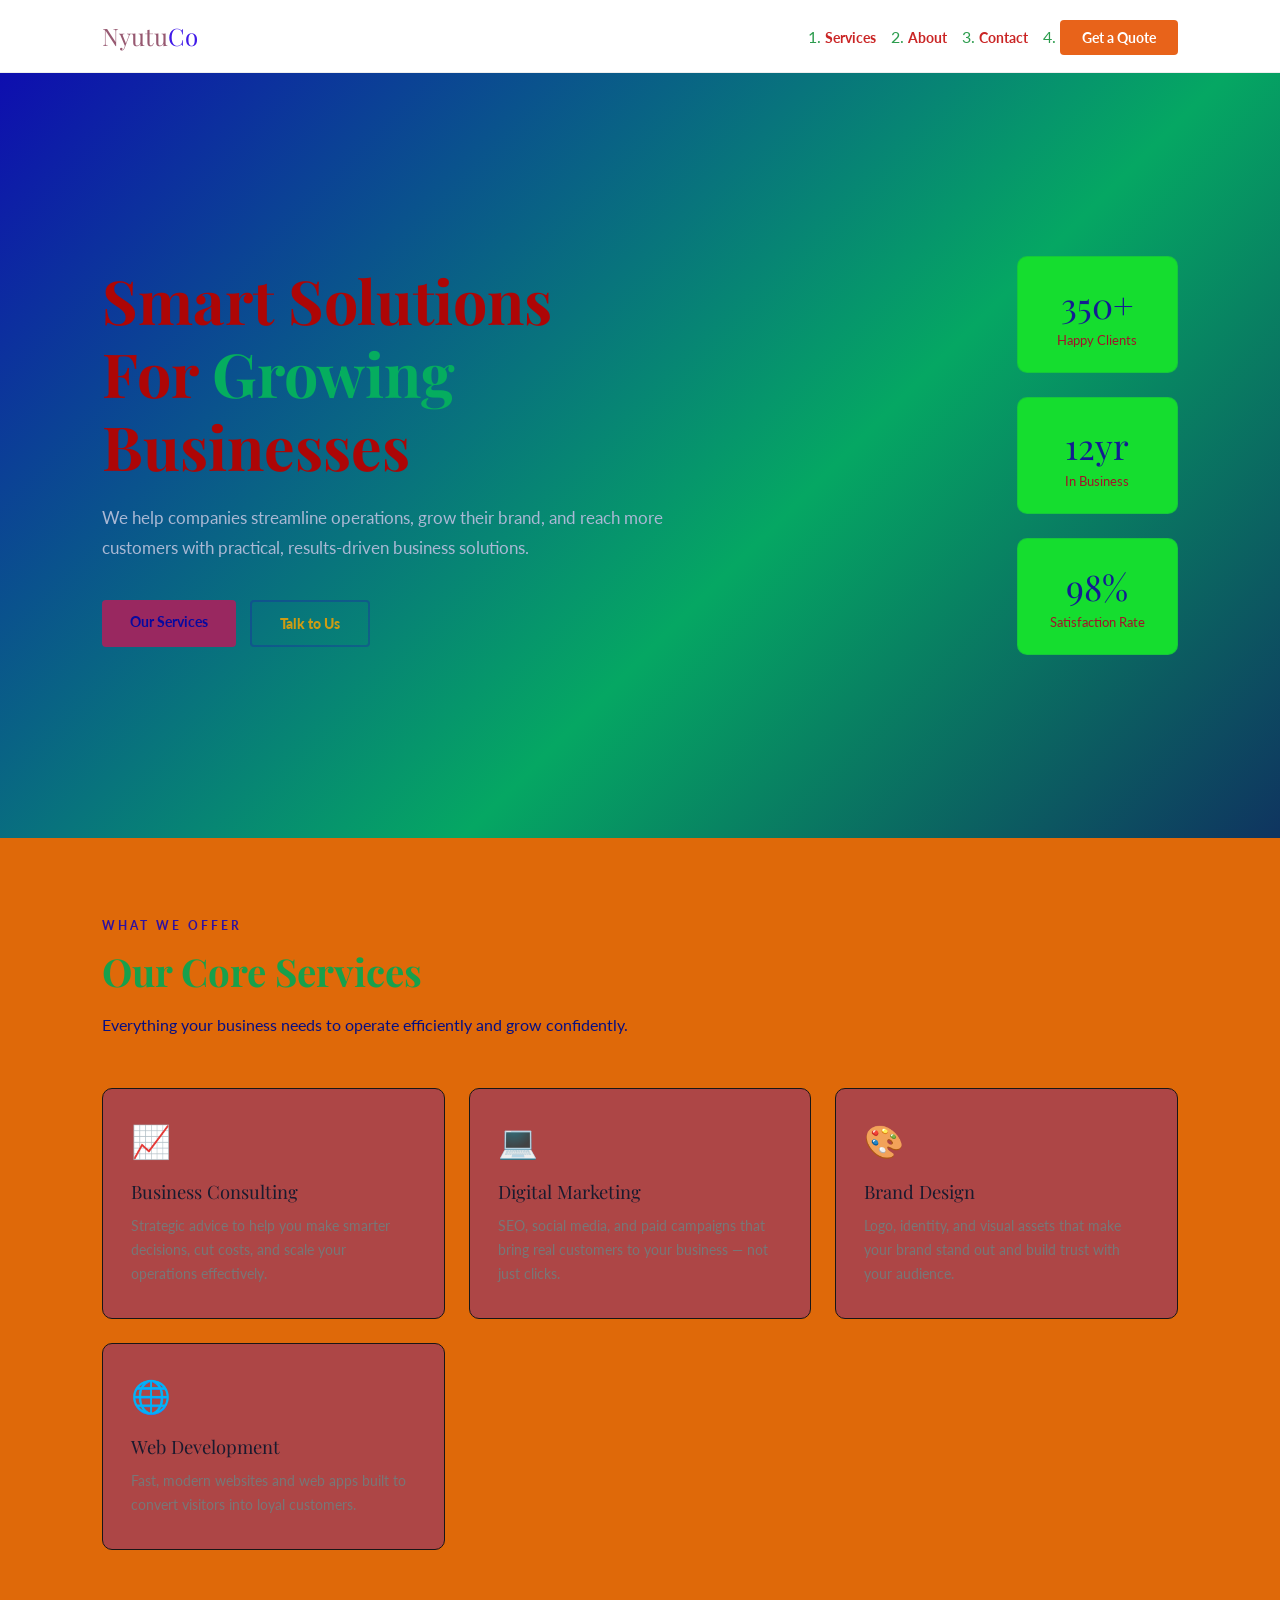
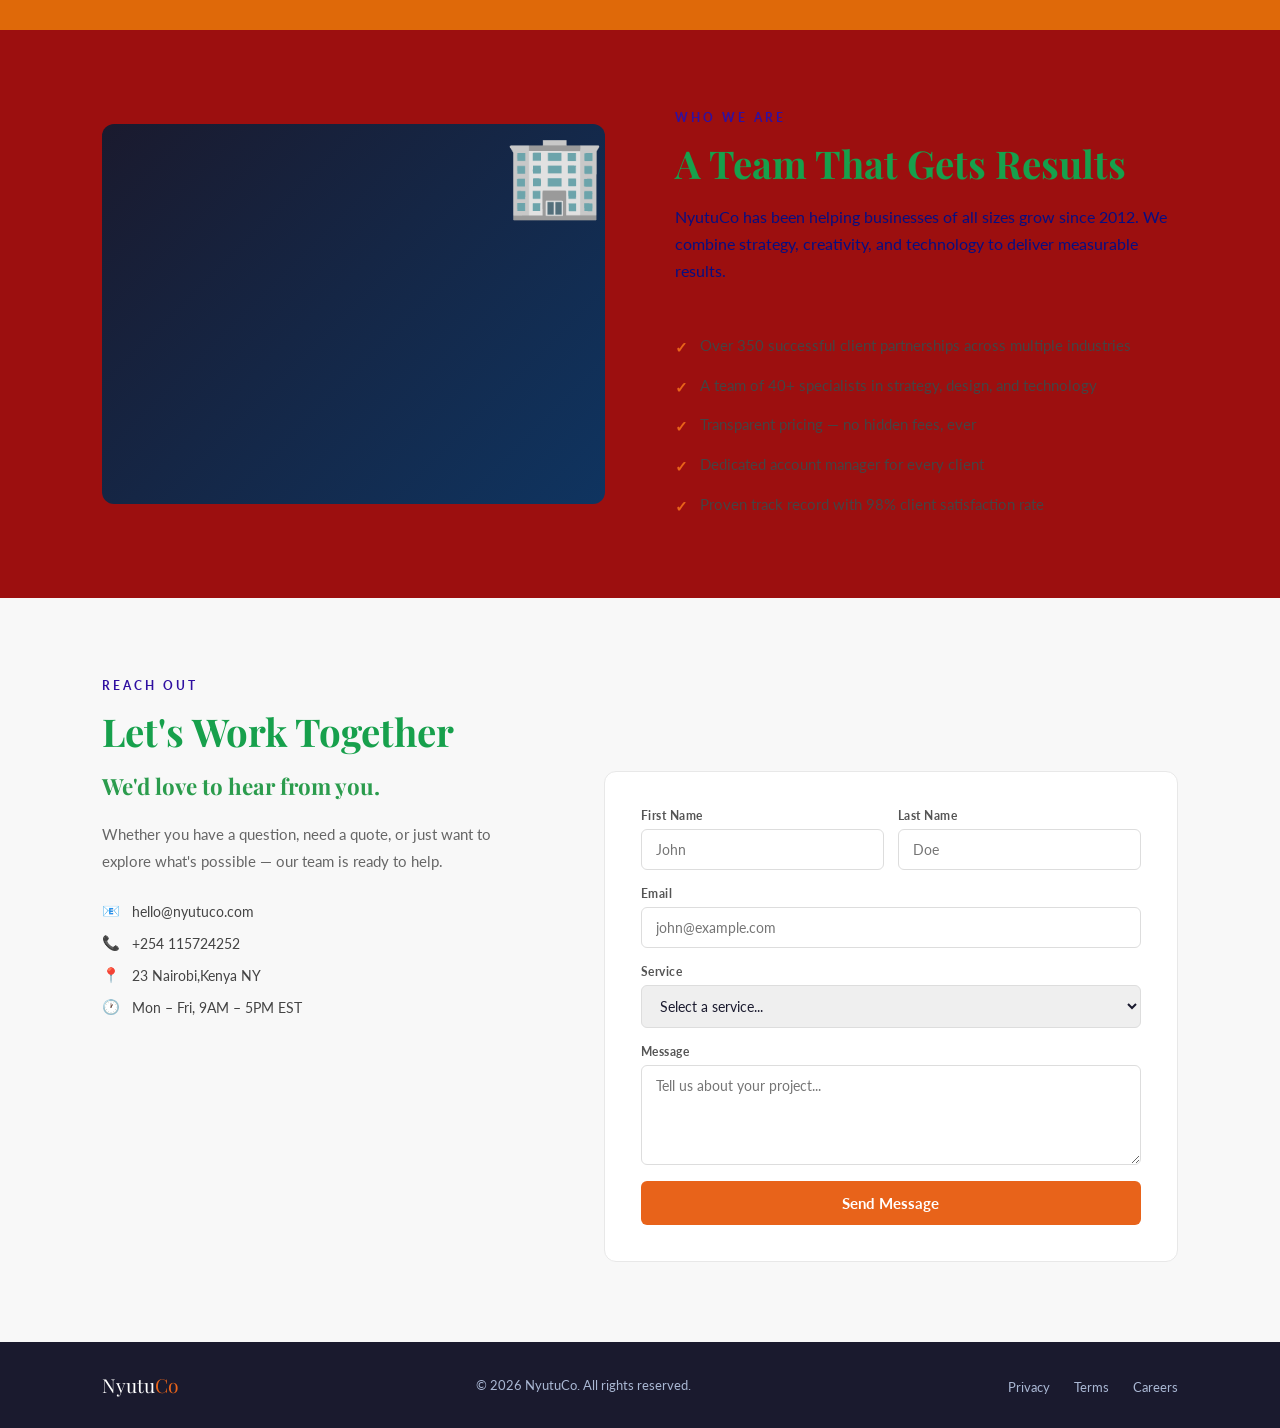
==== mit.html @ cd6d844a "first commit" ====
<!DOCTYPE html>
<html lang="en">

<head>
    <meta charset="UTF-8" />
    <meta name="viewport" content="width=device-width, initial-scale=1.0" />
    <title>NyutuCo- Business Solutions</title>
    <link
        href="https://fonts.googleapis.com/css2?family=Playfair+Display:wght@700&family=Lato:wght@300;400;700&display=swap"
        rel="stylesheet" />
    <style>
        * {
            margin: 0;
            padding: 0;
            box-sizing: border-box;
        }

        body {
            font-family: 'Lato', sans-serif;
            color: #2b9c4d;
            background: #9c0f0f;
        }

        /* NAV */
        nav {
            display: flex;
            justify-content: space-between;
            align-items: center;
            padding: 20px 8%;
            background: #fff;
            border-bottom: 1px solid #eee;
            position: sticky;
            top: 0;
            z-index: 10;
        }

        .logo {
            font-family: 'Playfair Display', serif;
            font-size: 1.5rem;
            color: #975971;
        }

        .logo span {
            color: #401ae8;
        }

        nav ul {
            list-style: crimson;
            display: flex;
            gap: 32px;
        }

        nav ul a {
            text-decoration: crimson;
            color: #ca2525;
            font-size: 0.9rem;
            font-weight: 700;
            transition: color 0.2s;
        }

        nav ul a:hover {
            color: #9c1010;
        }

        .nav-btn {
            background: #e8631a;
            color: #fff !important;
            padding: 9px 22px;
            border-radius: 4px;
        }

        /* HERO */
        .hero {
            background: linear-gradient(135deg, #0e0eaf 0%, #05a763 60%, #0f3460 100%);
            color: #ad0606;
            padding: 100px 8%;
            display: flex;
            align-items: center;
            justify-content: space-between;
            gap: 40px;
            min-height: 85vh;
        }

        .hero-text {
            max-width: 580px;
        }

        .hero-text h1 {
            font-family: 'Playfair Display', serif;
            font-size: clamp(2.4rem, 5vw, 3.8rem);
            line-height: 1.2;
            margin-bottom: 20px;
        }

        .hero-text h1 span {
            color: #05ad5f;
        }

        .hero-text p {
            font-size: 1.05rem;
            line-height: 1.8;
            color: #aab8d4;
            margin-bottom: 36px;
        }

        .hero-btns {
            display: flex;
            gap: 14px;
            flex-wrap: wrap;
        }

        .btn-orange {
            background: #992860;
            color: #0709a0;
            padding: 13px 28px;
            border-radius: 4px;
            text-decoration: none;
            font-weight: 700;
            font-size: 0.9rem;
            transition: opacity 0.2s;
        }

        .btn-orange:hover {
            opacity: 0.85;
        }

        .btn-outline-white {
            border: 2px solid rgba(33, 17, 175, 0.3);
            color: #ce9c13;
            padding: 13px 28px;
            border-radius: 4px;
            text-decoration: none;
            font-weight: 900;
            font-size: 0.9rem;
            transition: border-color 0.2s;
        }

        .btn-outline-white:hover {
            border-color: #26d343;
        }

        .hero-stats {
            display: flex;
            flex-direction: column;
            gap: 24px;
        }

        .stat-box {
            background: rgb(21, 221, 47);
            border: 1px solid rgba(32, 18, 156, 0.1);
            border-radius: 10px;
            padding: 24px 32px;
            text-align: center;
        }

        .stat-box .num {
            font-family: 'Playfair Display', serif;
            font-size: 2.2rem;
            color: #131c92;
        }

        .stat-box .lbl {
            font-size: 0.82rem;
            color: #a3122a;
            margin-top: 4px;
        }

        /* SECTIONS */
        section {
            padding: 80px 8%;
        }

        .section-label {
            font-size: 0.75rem;
            letter-spacing: 3px;
            text-transform: uppercase;
            color: #2f10a1;
            font-weight: 700;
            margin-bottom: 12px;
        }

        .section-title {
            font-family: 'Playfair Display', serif;
            font-size: clamp(1.8rem, 3vw, 2.5rem);
            margin-bottom: 14px;
            color: #17a04c;
        }

        .section-sub {
            color: #060e83;
            font-size: 1rem;
            line-height: 1.7;
            max-width: 540px;
            margin-bottom: 50px;
        }

        /* SERVICES */
        #services {
            background: #df6909;
        }

        .services-grid {
            display: grid;
            grid-template-columns: repeat(auto-fit, minmax(260px, 1fr));
            gap: 24px;
        }

        .service-card {
            background: #ad4646;
            border: 1px solid #181616;
            border-radius: 10px;
            padding: 32px 28px;
            transition: box-shadow 0.3s, transform 0.2s;
        }

        .service-card:hover {
            box-shadow: 0 8px 30px rgba(0, 0, 0, 0.08);
            transform: translateY(-4px);
        }

        .svc-icon {
            font-size: 2rem;
            margin-bottom: 18px;
        }

        .svc-title {
            font-family: 'Playfair Display', serif;
            font-size: 1.15rem;
            margin-bottom: 10px;
            color: #1a1a2e;
        }

        .svc-desc {
            color: #777;
            font-size: 0.88rem;
            line-height: 1.7;
        }

        /* ABOUT */
        .about-wrap {
            display: grid;
            grid-template-columns: 1fr 1fr;
            gap: 70px;
            align-items: center;
        }

        .about-img {
            background: linear-gradient(135deg, #1a1a2e, #0f3460);
            border-radius: 12px;
            height: 380px;
            display: flex;
            align-items: right;
            justify-content: right;
            font-size: 5rem;
        }

        .about-list {
            list-style: none;
            display: flex;
            flex-direction: column;
            gap: 14px;
            margin-top: 28px;
        }

        .about-list li {
            display: flex;
            gap: 12px;
            align-items: flex-start;
            font-size: 0.92rem;
            color: #444;
            line-height: 1.6;
        }

        .about-list li::before {
            content: '✓';
            color: #e8631a;
            font-weight: 700;
            margin-top: 2px;
            flex-shrink: 0;
        }

        /* CONTACT */
        #contact {
            background: #f8f8f8;
        }

        .contact-wrap {
            display: grid;
            grid-template-columns: 1fr 1.3fr;
            gap: 60px;
            align-items: start;
        }

        .contact-info h3 {
            font-family: 'Playfair Display', serif;
            font-size: 1.4rem;
            margin-bottom: 20px;
        }

        .contact-info p {
            color: #666;
            font-size: 0.92rem;
            line-height: 1.8;
            margin-bottom: 28px;
        }

        .contact-detail {
            display: flex;
            align-items: center;
            gap: 12px;
            margin-bottom: 14px;
            font-size: 0.9rem;
            color: #444;
        }

        .contact-form {
            background: #fff;
            border: 1px solid #e8e8e8;
            border-radius: 12px;
            padding: 36px;
        }

        .form-row {
            display: grid;
            grid-template-columns: 1fr 1fr;
            gap: 14px;
        }

        .form-group {
            display: flex;
            flex-direction: column;
            gap: 6px;
            margin-bottom: 16px;
        }

        label {
            font-size: 0.78rem;
            font-weight: 700;
            color: #555;
            letter-spacing: 0.5px;
        }

        input,
        textarea,
        select {
            padding: 11px 14px;
            border: 1px solid #ddd;
            border-radius: 6px;
            font-family: 'Lato', sans-serif;
            font-size: 0.9rem;
            color: #1a1a2e;
            outline: none;
            transition: border-color 0.2s;
            width: 100%;
        }

        input:focus,
        textarea:focus,
        select:focus {
            border-color: #e8631a;
        }

        textarea {
            resize: vertical;
            min-height: 100px;
        }

        .btn-submit {
            width: 100%;
            background: #e8631a;
            color: #fff;
            border: none;
            padding: 13px;
            border-radius: 6px;
            font-family: 'Lato', sans-serif;
            font-weight: 700;
            font-size: 0.95rem;
            cursor: pointer;
            transition: opacity 0.2s;
        }

        .btn-submit:hover {
            opacity: 0.85;
        }

        /* FOOTER */
        footer {
            background: #1a1a2e;
            color: #aab8d4;
            padding: 30px 8%;
            display: flex;
            justify-content: space-between;
            align-items: center;
            flex-wrap: wrap;
            gap: 14px;
        }

        footer .logo {
            color: #fff;
            font-size: 1.2rem;
        }

        footer p {
            font-size: 0.82rem;
        }

        footer a {
            color: #aab8d4;
            text-decoration: none;
            margin-left: 20px;
            font-size: 0.82rem;
        }

        footer a:hover {
            color: #e8631a;
        }

        /* RESPONSIVE */
        @media (max-width: 768px) {
            .hero {
                flex-direction: column;
                padding: 80px 6%;
            }

            .hero-stats {
                flex-direction: row;
                flex-wrap: wrap;
                justify-content: center;
            }

            .about-wrap,
            .contact-wrap {
                grid-template-columns: 1fr;
            }

            .form-row {
                grid-template-columns: 1fr;
            }

            nav ul {
                display: none;
            }
        }
    </style>
</head>

<body>

    <!-- NAV -->
    <nav>
        <div class="logo">Nyutu<span>Co</span></div>
        <ul>
            <li><a href="#services">Services</a></li>
            <li><a href="#about">About</a></li>
            <li><a href="#contact">Contact</a></li>
            <li><a href="#contact" class="nav-btn">Get a Quote</a></li>
        </ul>
    </nav>

    <!-- HERO -->
    <section class="hero">
        <div class="hero-text">
            <h1>Smart Solutions<br>For <span>Growing</span><br>Businesses</h1>
            <p>We help companies streamline operations, grow their brand, and reach more customers with practical,
                results-driven business solutions.</p>
            <div class="hero-btns">
                <a href="#services" class="btn-orange">Our Services</a>
                <a href="#contact" class="btn-outline-white">Talk to Us</a>
            </div>
        </div>
        <div class="hero-stats">
            <div class="stat-box">
                <div class="num">350+</div>
                <div class="lbl">Happy Clients</div>
            </div>
            <div class="stat-box">
                <div class="num">12yr</div>
                <div class="lbl">In Business</div>
            </div>
            <div class="stat-box">
                <div class="num">98%</div>
                <div class="lbl">Satisfaction Rate</div>
            </div>
        </div>
    </section>

    <!-- SERVICES -->
    <section id="services">
        <div class="section-label">What We Offer</div>
        <h2 class="section-title">Our Core Services</h2>
        <p class="section-sub">Everything your business needs to operate efficiently and grow confidently.</p>
        <div class="services-grid">
            <div class="service-card">
                <div class="svc-icon">📈</div>
                <div class="svc-title">Business Consulting</div>
                <p class="svc-desc">Strategic advice to help you make smarter decisions, cut costs, and scale your
                    operations effectively.</p>
            </div>
            <div class="service-card">
                <div class="svc-icon">💻</div>
                <div class="svc-title">Digital Marketing</div>
                <p class="svc-desc">SEO, social media, and paid campaigns that bring real customers to your business —
                    not just clicks.</p>
            </div>
            <div class="service-card">
                <div class="svc-icon">🎨</div>
                <div class="svc-title">Brand Design</div>
                <p class="svc-desc">Logo, identity, and visual assets that make your brand stand out and build trust
                    with your audience.</p>
            </div>
            <div class="service-card">
                <div class="svc-icon">🌐</div>
                <div class="svc-title">Web Development</div>
                <p class="svc-desc">Fast, modern websites and web apps built to convert visitors into loyal customers.
                </p>
            </div>
        </div>
    </section>

    <!-- ABOUT -->
    <section id="about">
        <div class="about-wrap">
            <div class="about-img">🏢</div>
            <div>
                <div class="section-label">Who We Are</div>
                <h2 class="section-title">A Team That Gets Results</h2>
                <p class="section-sub">NyutuCo has been helping businesses of all sizes grow since 2012. We combine
                    strategy, creativity, and technology to deliver measurable results.</p>
                <ul class="about-list">
                    <li>Over 350 successful client partnerships across multiple industries</li>
                    <li>A team of 40+ specialists in strategy, design, and technology</li>
                    <li>Transparent pricing — no hidden fees, ever</li>
                    <li>Dedicated account manager for every client</li>
                    <li>Proven track record with 98% client satisfaction rate</li>
                </ul>
            </div>
        </div>
    </section>

    <!-- CONTACT -->
    <section id="contact">
        <div class="section-label">Reach Out</div>
        <h2 class="section-title">Let's Work Together</h2>
        <div class="contact-wrap">
            <div class="contact-info">
                <h3>We'd love to hear from you.</h3>
                <p>Whether you have a question, need a quote, or just want to explore what's possible — our team is
                    ready to help.</p>
                <div class="contact-detail"><span>📧</span><span>hello@nyutuco.com</span></div>
                <div class="contact-detail"><span>📞</span><span>+254 115724252 </span></div>
                <div class="contact-detail"><span>📍</span><span>23 Nairobi,Kenya NY</span></div>
                <div class="contact-detail"><span>🕐</span><span>Mon – Fri, 9AM – 5PM EST</span></div>
            </div>
            <div class="contact-form">
                <div class="form-row">
                    <div class="form-group">
                        <label>First Name</label>
                        <input type="text" placeholder="John" />
                    </div>
                    <div class="form-group">
                        <label>Last Name</label>
                        <input type="text" placeholder="Doe" />
                    </div>
                </div>
                <div class="form-group">
                    <label>Email</label>
                    <input type="email" placeholder="john@example.com" />
                </div>
                <div class="form-group">
                    <label>Service</label>
                    <select>
                        <option value="">Select a service...</option>
                        <option>Business Consulting</option>
                        <option>Digital Marketing</option>
                        <option>Brand Design</option>
                        <option>Web Development</option>
                    </select>
                </div>
                <div class="form-group">
                    <label>Message</label>
                    <textarea placeholder="Tell us about your project..."></textarea>
                </div>
                <button class="btn-submit">Send Message</button>
            </div>
        </div>
    </section>

    <!-- FOOTER -->
    <footer>
        <div class="logo">Nyutu<span style="color:#e8631a">Co</span></div>
        <p>© 2026 NyutuCo. All rights reserved.</p>
        <div>
            <a href="#">Privacy</a>
            <a href="#">Terms</a>
            <a href="#">Careers</a>
        </div>
    </footer>

</body>

</html>
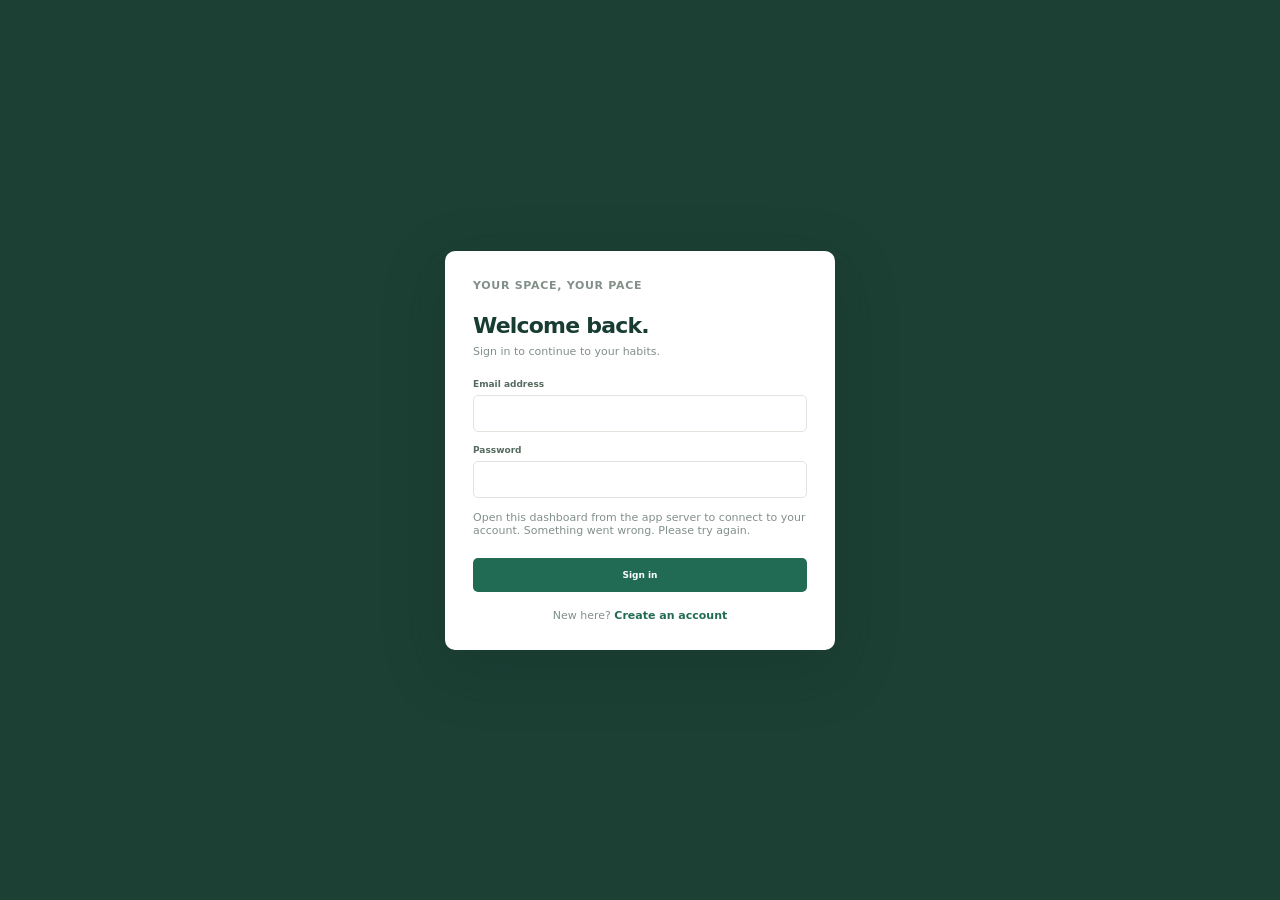
==== commit 9e2233cb: "Connect habit dashboard to SQLite with admin roles" ====
--- a/mit.html
+++ b/mit.html
@@ -4,598 +4,1698 @@
 <head>
     <meta charset="UTF-8" />
     <meta name="viewport" content="width=device-width, initial-scale=1.0" />
-    <title>NyutuCo- Business Solutions</title>
-    <link
-        href="https://fonts.googleapis.com/css2?family=Playfair+Display:wght@700&family=Lato:wght@300;400;700&display=swap"
-        rel="stylesheet" />
+    <meta name="theme-color" content="#f8f8f4" />
+    <title>Overview | sabtizer</title>
     <style>
+        :root {
+            color-scheme: light;
+            --ink: #1d3831;
+            --muted: #829089;
+            --green: #216b54;
+            --green-dark: #1d4035;
+            --green-soft: #e6eee2;
+            --page: #f8f8f4;
+            --line: #e9ece6;
+            --white: #fff;
+            --lavender: #efebf6;
+            font-family: Inter, ui-sans-serif, system-ui, -apple-system, BlinkMacSystemFont, "Segoe UI", sans-serif;
+        }
+
         * {
+            box-sizing: border-box;
+        }
+
+        [hidden] {
+            display: none !important;
+        }
+
+        body {
+            min-width: 320px;
+            min-height: 100vh;
+            margin: 0;
+            color: var(--ink);
+            background: var(--page);
+            font-size: 13px;
+        }
+
+        button,
+        input,
+        select {
+            font: inherit;
+        }
+
+        button {
+            cursor: pointer;
+        }
+
+        .app {
+            min-height: 100vh;
+        }
+
+        .sidebar {
+            position: fixed;
+            inset: 0 auto 0 0;
+            z-index: 3;
+            display: flex;
+            width: 232px;
+            flex-direction: column;
+            padding: 27px 17px 18px;
+            background: #fff;
+            border-right: 1px solid var(--line);
+            overflow-y: auto;
+        }
+
+        .brand {
+            margin: 0 0 4px 2px;
+            color: var(--green-dark);
+            font-size: 21px;
+            font-weight: 750;
+            letter-spacing: -1.1px;
+        }
+
+        .brand-note {
+            margin: 0 0 34px 3px;
+            color: var(--muted);
+            font-size: 8px;
+            font-weight: 700;
+            letter-spacing: 1px;
+            text-transform: uppercase;
+        }
+
+        .nav-label {
+            margin: 0 0 10px 8px;
+            color: #a0aaa3;
+            font-size: 8px;
+            font-weight: 700;
+            letter-spacing: .8px;
+            text-transform: uppercase;
+        }
+
+        .nav-list {
+            display: grid;
+            gap: 4px;
             margin: 0;
             padding: 0;
-            box-sizing: border-box;
-        }
-
-        body {
-            font-family: 'Lato', sans-serif;
-            color: #2b9c4d;
-            background: #9c0f0f;
-        }
-
-        /* NAV */
-        nav {
+            list-style: none;
+        }
+
+        .nav-link {
             display: flex;
+            min-height: 35px;
+            align-items: center;
+            gap: 10px;
+            padding: 0 10px;
+            border-radius: 6px;
+            color: #6d7a73;
+            font-size: 11px;
+            text-decoration: none;
+        }
+
+        .nav-link:hover,
+        .nav-link.active {
+            color: var(--green);
+            background: #e6efe7;
+        }
+
+        .nav-link.active {
+            font-weight: 700;
+        }
+
+        .nav-icon {
+            width: 15px;
+            height: 15px;
+            flex: 0 0 15px;
+            stroke: currentColor;
+            stroke-linecap: round;
+            stroke-linejoin: round;
+            stroke-width: 1.6;
+            fill: none;
+        }
+
+        .sidebar-bottom {
+            margin-top: auto;
+        }
+
+        .encouragement {
+            margin: 0 0 18px;
+            padding: 13px 12px;
+            border-radius: 7px;
+            background: #f6f5eb;
+        }
+
+        .encouragement strong {
+            display: block;
+            margin-bottom: 5px;
+            font-size: 10px;
+        }
+
+        .encouragement p {
+            margin: 0;
+            color: #7e887f;
+            font-size: 9px;
+            line-height: 1.6;
+        }
+
+        .bottom-links {
+            display: grid;
+            gap: 2px;
+            margin-bottom: 17px;
+        }
+
+        .profile {
+            display: flex;
+            align-items: center;
+            gap: 9px;
+            padding-top: 15px;
+            border-top: 1px solid var(--line);
+        }
+
+        .avatar {
+            display: grid;
+            width: 29px;
+            height: 29px;
+            place-items: center;
+            border-radius: 50%;
+            color: #456b55;
+            background: #e5ecdf;
+            font-size: 10px;
+            font-weight: 700;
+        }
+
+        .profile-name {
+            font-size: 10px;
+            font-weight: 700;
+        }
+
+        .profile-caption {
+            margin-top: 2px;
+            color: var(--muted);
+            font-size: 8px;
+        }
+
+        .main {
+            min-height: 100vh;
+            margin-left: 232px;
+        }
+
+        .topbar {
+            display: flex;
+            height: 57px;
+            align-items: center;
             justify-content: space-between;
+            padding: 0 35px;
+            border-bottom: 1px solid var(--line);
+            background: rgba(255, 255, 255, .7);
+        }
+
+        .breadcrumbs {
+            color: #89938d;
+            font-size: 10px;
+        }
+
+        .topbar-right {
+            display: flex;
             align-items: center;
-            padding: 20px 8%;
-            background: #fff;
-            border-bottom: 1px solid #eee;
-            position: sticky;
-            top: 0;
-            z-index: 10;
-        }
-
-        .logo {
-            font-family: 'Playfair Display', serif;
-            font-size: 1.5rem;
-            color: #975971;
-        }
-
-        .logo span {
-            color: #401ae8;
-        }
-
-        nav ul {
-            list-style: crimson;
-            display: flex;
-            gap: 32px;
-        }
-
-        nav ul a {
-            text-decoration: crimson;
-            color: #ca2525;
-            font-size: 0.9rem;
-            font-weight: 700;
-            transition: color 0.2s;
-        }
-
-        nav ul a:hover {
-            color: #9c1010;
-        }
-
-        .nav-btn {
-            background: #e8631a;
-            color: #fff !important;
-            padding: 9px 22px;
-            border-radius: 4px;
-        }
-
-        /* HERO */
-        .hero {
-            background: linear-gradient(135deg, #0e0eaf 0%, #05a763 60%, #0f3460 100%);
-            color: #ad0606;
-            padding: 100px 8%;
+            gap: 19px;
+            color: #858f89;
+            font-size: 9px;
+        }
+
+        .icon-button {
+            display: grid;
+            width: 30px;
+            height: 30px;
+            place-items: center;
+            border: 0;
+            border-radius: 6px;
+            color: #6f7d75;
+            background: transparent;
+        }
+
+        .icon-button:hover {
+            background: #eff2ec;
+        }
+
+        .icon-button .nav-icon {
+            width: 14px;
+            height: 14px;
+        }
+
+        .content {
+            width: min(1120px, 100%);
+            margin: 0 auto;
+            padding: 36px 36px 50px;
+        }
+
+        .welcome {
             display: flex;
             align-items: center;
             justify-content: space-between;
-            gap: 40px;
-            min-height: 85vh;
-        }
-
-        .hero-text {
-            max-width: 580px;
-        }
-
-        .hero-text h1 {
-            font-family: 'Playfair Display', serif;
-            font-size: clamp(2.4rem, 5vw, 3.8rem);
-            line-height: 1.2;
-            margin-bottom: 20px;
-        }
-
-        .hero-text h1 span {
-            color: #05ad5f;
-        }
-
-        .hero-text p {
-            font-size: 1.05rem;
-            line-height: 1.8;
-            color: #aab8d4;
-            margin-bottom: 36px;
-        }
-
-        .hero-btns {
-            display: flex;
-            gap: 14px;
-            flex-wrap: wrap;
-        }
-
-        .btn-orange {
-            background: #992860;
-            color: #0709a0;
-            padding: 13px 28px;
-            border-radius: 4px;
-            text-decoration: none;
+            gap: 24px;
+            margin-bottom: 23px;
+        }
+
+        .eyebrow {
+            margin: 0 0 7px;
+            color: #8d9991;
+            font-size: 8px;
             font-weight: 700;
-            font-size: 0.9rem;
-            transition: opacity 0.2s;
-        }
-
-        .btn-orange:hover {
-            opacity: 0.85;
-        }
-
-        .btn-outline-white {
-            border: 2px solid rgba(33, 17, 175, 0.3);
-            color: #ce9c13;
-            padding: 13px 28px;
-            border-radius: 4px;
-            text-decoration: none;
-            font-weight: 900;
-            font-size: 0.9rem;
-            transition: border-color 0.2s;
-        }
-
-        .btn-outline-white:hover {
-            border-color: #26d343;
-        }
-
-        .hero-stats {
-            display: flex;
-            flex-direction: column;
-            gap: 24px;
-        }
-
-        .stat-box {
-            background: rgb(21, 221, 47);
-            border: 1px solid rgba(32, 18, 156, 0.1);
-            border-radius: 10px;
-            padding: 24px 32px;
-            text-align: center;
-        }
-
-        .stat-box .num {
-            font-family: 'Playfair Display', serif;
-            font-size: 2.2rem;
-            color: #131c92;
-        }
-
-        .stat-box .lbl {
-            font-size: 0.82rem;
-            color: #a3122a;
-            margin-top: 4px;
-        }
-
-        /* SECTIONS */
-        section {
-            padding: 80px 8%;
-        }
-
-        .section-label {
-            font-size: 0.75rem;
-            letter-spacing: 3px;
+            letter-spacing: .7px;
             text-transform: uppercase;
-            color: #2f10a1;
+        }
+
+        h1,
+        h2,
+        p {
+            margin-top: 0;
+        }
+
+        h1 {
+            margin-bottom: 5px;
+            color: #183c32;
+            font-size: clamp(20px, 2.2vw, 26px);
+            font-weight: 600;
+            letter-spacing: -.8px;
+        }
+
+        .welcome-copy {
+            margin: 0;
+            color: #7e8981;
+            font-size: 10px;
+        }
+
+        .primary-button {
+            display: inline-flex;
+            min-height: 34px;
+            align-items: center;
+            justify-content: center;
+            gap: 7px;
+            padding: 0 14px;
+            border: 0;
+            border-radius: 5px;
+            color: #fff;
+            background: var(--green);
+            font-size: 9px;
             font-weight: 700;
-            margin-bottom: 12px;
-        }
-
-        .section-title {
-            font-family: 'Playfair Display', serif;
-            font-size: clamp(1.8rem, 3vw, 2.5rem);
-            margin-bottom: 14px;
-            color: #17a04c;
-        }
-
-        .section-sub {
-            color: #060e83;
-            font-size: 1rem;
-            line-height: 1.7;
-            max-width: 540px;
-            margin-bottom: 50px;
-        }
-
-        /* SERVICES */
-        #services {
-            background: #df6909;
-        }
-
-        .services-grid {
+            transition: background .15s, transform .15s;
+        }
+
+        .primary-button:hover {
+            transform: translateY(-1px);
+            background: #185b46;
+        }
+
+        .plus {
+            font-size: 15px;
+            font-weight: 400;
+            line-height: 1;
+        }
+
+        .stats {
             display: grid;
-            grid-template-columns: repeat(auto-fit, minmax(260px, 1fr));
-            gap: 24px;
-        }
-
-        .service-card {
-            background: #ad4646;
-            border: 1px solid #181616;
-            border-radius: 10px;
-            padding: 32px 28px;
-            transition: box-shadow 0.3s, transform 0.2s;
-        }
-
-        .service-card:hover {
-            box-shadow: 0 8px 30px rgba(0, 0, 0, 0.08);
-            transform: translateY(-4px);
-        }
-
-        .svc-icon {
-            font-size: 2rem;
-            margin-bottom: 18px;
-        }
-
-        .svc-title {
-            font-family: 'Playfair Display', serif;
-            font-size: 1.15rem;
-            margin-bottom: 10px;
-            color: #1a1a2e;
-        }
-
-        .svc-desc {
-            color: #777;
-            font-size: 0.88rem;
-            line-height: 1.7;
-        }
-
-        /* ABOUT */
-        .about-wrap {
+            grid-template-columns: repeat(3, minmax(0, 1fr));
+            gap: 10px;
+            margin-bottom: 19px;
+        }
+
+        .stat-card {
+            min-height: 70px;
+            padding: 13px 15px;
+            border: 1px solid #f0f1ec;
+            border-radius: 7px;
+            background: var(--white);
+        }
+
+        .stat-card.highlight {
+            border-color: transparent;
+            background: #e8efdf;
+        }
+
+        .stat-label {
+            margin-bottom: 5px;
+            color: #849088;
+            font-size: 8px;
+            font-weight: 700;
+            letter-spacing: .25px;
+            text-transform: uppercase;
+        }
+
+        .stat-value {
+            color: #23453a;
+            font-size: 21px;
+            font-weight: 650;
+            letter-spacing: -.7px;
+        }
+
+        .stat-hint {
+            margin-top: 3px;
+            color: #8c978f;
+            font-size: 8px;
+        }
+
+        .dashboard-grid {
             display: grid;
-            grid-template-columns: 1fr 1fr;
-            gap: 70px;
-            align-items: center;
-        }
-
-        .about-img {
-            background: linear-gradient(135deg, #1a1a2e, #0f3460);
-            border-radius: 12px;
-            height: 380px;
-            display: flex;
-            align-items: right;
-            justify-content: right;
-            font-size: 5rem;
-        }
-
-        .about-list {
-            list-style: none;
-            display: flex;
-            flex-direction: column;
-            gap: 14px;
-            margin-top: 28px;
-        }
-
-        .about-list li {
-            display: flex;
-            gap: 12px;
-            align-items: flex-start;
-            font-size: 0.92rem;
-            color: #444;
-            line-height: 1.6;
-        }
-
-        .about-list li::before {
-            content: '✓';
-            color: #e8631a;
-            font-weight: 700;
-            margin-top: 2px;
-            flex-shrink: 0;
-        }
-
-        /* CONTACT */
-        #contact {
-            background: #f8f8f8;
-        }
-
-        .contact-wrap {
-            display: grid;
-            grid-template-columns: 1fr 1.3fr;
-            gap: 60px;
+            grid-template-columns: minmax(0, 1.72fr) minmax(240px, .92fr);
             align-items: start;
-        }
-
-        .contact-info h3 {
-            font-family: 'Playfair Display', serif;
-            font-size: 1.4rem;
-            margin-bottom: 20px;
-        }
-
-        .contact-info p {
-            color: #666;
-            font-size: 0.92rem;
-            line-height: 1.8;
-            margin-bottom: 28px;
-        }
-
-        .contact-detail {
+            gap: 13px;
+        }
+
+        .section-heading {
             display: flex;
             align-items: center;
+            justify-content: space-between;
             gap: 12px;
-            margin-bottom: 14px;
-            font-size: 0.9rem;
-            color: #444;
-        }
-
-        .contact-form {
-            background: #fff;
-            border: 1px solid #e8e8e8;
-            border-radius: 12px;
-            padding: 36px;
-        }
-
-        .form-row {
+            margin: 0 0 11px;
+        }
+
+        .section-heading h2 {
+            margin: 0;
+            font-size: 13px;
+            font-weight: 700;
+            letter-spacing: -.2px;
+        }
+
+        .subtle-button {
+            padding: 5px 0 5px 8px;
+            border: 0;
+            color: #7b8981;
+            background: transparent;
+            font-size: 8px;
+        }
+
+        .habit-list {
             display: grid;
-            grid-template-columns: 1fr 1fr;
-            gap: 14px;
-        }
-
-        .form-group {
+            gap: 8px;
+        }
+
+        .habit-card {
+            padding: 12px 13px 11px;
+            border: 1px solid #edf0ea;
+            border-radius: 7px;
+            background: var(--white);
+        }
+
+        .habit-top {
             display: flex;
-            flex-direction: column;
-            gap: 6px;
-            margin-bottom: 16px;
-        }
-
-        label {
-            font-size: 0.78rem;
+            align-items: flex-start;
+            justify-content: space-between;
+            gap: 12px;
+        }
+
+        .habit-category {
+            margin-bottom: 4px;
+            color: #939d96;
+            font-size: 7px;
             font-weight: 700;
-            color: #555;
-            letter-spacing: 0.5px;
-        }
-
-        input,
-        textarea,
-        select {
-            padding: 11px 14px;
-            border: 1px solid #ddd;
-            border-radius: 6px;
-            font-family: 'Lato', sans-serif;
-            font-size: 0.9rem;
-            color: #1a1a2e;
-            outline: none;
-            transition: border-color 0.2s;
-            width: 100%;
-        }
-
-        input:focus,
-        textarea:focus,
-        select:focus {
-            border-color: #e8631a;
-        }
-
-        textarea {
-            resize: vertical;
-            min-height: 100px;
-        }
-
-        .btn-submit {
-            width: 100%;
-            background: #e8631a;
-            color: #fff;
-            border: none;
-            padding: 13px;
-            border-radius: 6px;
-            font-family: 'Lato', sans-serif;
+            letter-spacing: .45px;
+            text-transform: uppercase;
+        }
+
+        .habit-name {
+            margin: 0;
+            color: #28443a;
+            font-size: 11px;
             font-weight: 700;
-            font-size: 0.95rem;
-            cursor: pointer;
-            transition: opacity 0.2s;
-        }
-
-        .btn-submit:hover {
-            opacity: 0.85;
-        }
-
-        /* FOOTER */
-        footer {
-            background: #1a1a2e;
-            color: #aab8d4;
-            padding: 30px 8%;
+        }
+
+        .habit-note {
+            margin: 3px 0 0;
+            color: #89948d;
+            font-size: 8px;
+        }
+
+        .habit-count {
+            min-width: 40px;
+            text-align: right;
+        }
+
+        .habit-count strong {
+            display: block;
+            color: #2f4d40;
+            font-size: 16px;
+            font-weight: 600;
+        }
+
+        .habit-count span {
+            color: #929b95;
+            font-size: 7px;
+        }
+
+        .habit-bottom {
+            display: flex;
+            align-items: center;
+            gap: 10px;
+            margin-top: 10px;
+        }
+
+        .progress-wrap {
+            flex: 1;
+        }
+
+        .progress-meta {
             display: flex;
             justify-content: space-between;
+            margin-bottom: 5px;
+            color: #929c95;
+            font-size: 7px;
+        }
+
+        .progress-track {
+            overflow: hidden;
+            height: 3px;
+            border-radius: 5px;
+            background: #edf0eb;
+        }
+
+        .progress-fill {
+            height: 100%;
+            border-radius: inherit;
+            background: #28775d;
+        }
+
+        .check-button {
+            display: inline-flex;
+            min-width: 70px;
+            min-height: 27px;
             align-items: center;
-            flex-wrap: wrap;
-            gap: 14px;
-        }
-
-        footer .logo {
+            justify-content: center;
+            gap: 4px;
+            padding: 0 8px;
+            border: 1px solid transparent;
+            border-radius: 4px;
+            color: #537464;
+            background: #edf3ec;
+            font-size: 8px;
+            font-weight: 650;
+        }
+
+        .check-button:hover {
+            border-color: #b8cdbb;
+        }
+
+        .check-button.done {
             color: #fff;
-            font-size: 1.2rem;
-        }
-
-        footer p {
-            font-size: 0.82rem;
-        }
-
-        footer a {
-            color: #aab8d4;
-            text-decoration: none;
-            margin-left: 20px;
-            font-size: 0.82rem;
-        }
-
-        footer a:hover {
-            color: #e8631a;
-        }
-
-        /* RESPONSIVE */
-        @media (max-width: 768px) {
-            .hero {
-                flex-direction: column;
-                padding: 80px 6%;
-            }
-
-            .hero-stats {
-                flex-direction: row;
-                flex-wrap: wrap;
-                justify-content: center;
-            }
-
-            .about-wrap,
-            .contact-wrap {
+            background: #216b54;
+        }
+
+        .right-column {
+            display: grid;
+            gap: 10px;
+        }
+
+        .panel {
+            padding: 13px;
+            border: 1px solid #edf0ea;
+            border-radius: 7px;
+            background: #fff;
+        }
+
+        .panel-title {
+            margin: 0 0 4px;
+            font-size: 11px;
+            font-weight: 700;
+        }
+
+        .panel-caption {
+            margin: 0;
+            color: #929b95;
+            font-size: 8px;
+        }
+
+        .calendar-header {
+            display: flex;
+            align-items: center;
+            justify-content: space-between;
+            margin: 11px 0 8px;
+        }
+
+        .calendar-month {
+            color: #40594d;
+            font-size: 9px;
+            font-weight: 700;
+        }
+
+        .calendar-arrows {
+            display: flex;
+            gap: 3px;
+        }
+
+        .calendar-arrows button {
+            width: 20px;
+            height: 20px;
+            border: 0;
+            border-radius: 4px;
+            color: #74847a;
+            background: #f5f7f2;
+            font-size: 12px;
+        }
+
+        .calendar-grid {
+            display: grid;
+            grid-template-columns: repeat(7, 1fr);
+            gap: 4px 3px;
+            text-align: center;
+        }
+
+        .weekday {
+            padding-bottom: 3px;
+            color: #a0aaa2;
+            font-size: 7px;
+        }
+
+        .day {
+            display: grid;
+            width: 100%;
+            aspect-ratio: 1;
+            place-items: center;
+            border-radius: 4px;
+            color: #718078;
+            font-size: 8px;
+        }
+
+        .day.checked {
+            color: #35664e;
+            background: #e5eee1;
+        }
+
+        .day.today {
+            color: #fff;
+            background: #266d54;
+        }
+
+        .calendar-legend {
+            display: flex;
+            align-items: center;
+            gap: 5px;
+            margin-top: 9px;
+            color: #929d95;
+            font-size: 7px;
+        }
+
+        .legend-dot {
+            width: 6px;
+            height: 6px;
+            border-radius: 2px;
+            background: #dce9d9;
+        }
+
+        .streak-panel {
+            padding: 14px;
+            color: #fff;
+            border: 0;
+            background: var(--green-dark);
+        }
+
+        .streak-panel .panel-title {
+            color: #fff;
+        }
+
+        .streak-panel .panel-caption {
+            color: #c0d0c8;
+        }
+
+        .streak-value {
+            margin: 13px 0 2px;
+            font-size: 29px;
+            font-weight: 500;
+            letter-spacing: -1px;
+        }
+
+        .streak-value span {
+            font-size: 10px;
+            letter-spacing: 0;
+        }
+
+        .streak-footer {
+            display: flex;
+            justify-content: space-between;
+            padding-top: 10px;
+            margin-top: 10px;
+            border-top: 1px solid rgba(255, 255, 255, .16);
+            color: #c2d0c9;
+            font-size: 7px;
+        }
+
+        .reflection {
+            border-color: transparent;
+            background: var(--lavender);
+        }
+
+        .reflection .panel-title {
+            color: #493c60;
+        }
+
+        .reflection p {
+            margin: 7px 0 0;
+            color: #766b84;
+            font-size: 8px;
+            line-height: 1.6;
+        }
+
+        .reflection strong {
+            color: #4a3e60;
+        }
+
+        .toast {
+            position: fixed;
+            right: 24px;
+            bottom: 24px;
+            z-index: 5;
+            padding: 11px 15px;
+            border-radius: 6px;
+            color: #fff;
+            background: #244b3d;
+            box-shadow: 0 8px 26px #17372b25;
+            font-size: 11px;
+            opacity: 0;
+            pointer-events: none;
+            transform: translateY(8px);
+            transition: opacity .2s, transform .2s;
+        }
+
+        .toast.show {
+            opacity: 1;
+            transform: translateY(0);
+        }
+
+        .auth-screen {
+            display: grid;
+            min-height: 100vh;
+            place-items: center;
+            padding: 24px;
+            background: var(--green-dark);
+        }
+
+        .auth-card {
+            width: min(390px, 100%);
+            padding: 28px;
+            border-radius: 10px;
+            background: #fff;
+            box-shadow: 0 18px 60px #102e2455;
+        }
+
+        .auth-card h1 {
+            margin: 0 0 7px;
+            font-size: 22px;
+        }
+
+        .auth-card > p {
+            margin: 0 0 21px;
+            color: var(--muted);
+            font-size: 11px;
+        }
+
+        .auth-error {
+            margin: 12px 0;
+            color: #a53434;
+            font-size: 10px;
+        }
+
+        .auth-switch {
+            margin: 17px 0 0 !important;
+            text-align: center;
+        }
+
+        .auth-switch button {
+            padding: 0;
+            border: 0;
+            color: var(--green);
+            background: transparent;
+            font-weight: 700;
+        }
+
+        .admin-summary {
+            display: grid;
+            grid-template-columns: repeat(4, minmax(0, 1fr));
+            gap: 10px;
+            margin: 14px 0 20px;
+        }
+
+        .admin-stat {
+            padding: 13px;
+            border: 1px solid var(--line);
+            border-radius: 7px;
+            background: #fff;
+        }
+
+        .admin-stat span {
+            display: block;
+            margin-bottom: 5px;
+            color: var(--muted);
+            font-size: 8px;
+            text-transform: uppercase;
+        }
+
+        .admin-stat strong {
+            font-size: 19px;
+        }
+
+        .admin-table-wrap {
+            overflow-x: auto;
+            border: 1px solid var(--line);
+            border-radius: 7px;
+            background: #fff;
+        }
+
+        .admin-table {
+            width: 100%;
+            border-collapse: collapse;
+            font-size: 10px;
+            text-align: left;
+        }
+
+        .admin-table th,
+        .admin-table td {
+            padding: 10px 12px;
+            border-bottom: 1px solid var(--line);
+            white-space: nowrap;
+        }
+
+        .admin-table th {
+            color: #77857c;
+            background: #fafbf8;
+            font-size: 8px;
+            text-transform: uppercase;
+        }
+
+        .admin-table tr:last-child td {
+            border-bottom: 0;
+        }
+
+        .admin-table select {
+            width: auto;
+            padding: 5px 7px;
+            border: 1px solid var(--line);
+            border-radius: 4px;
+            color: var(--ink);
+            background: #fff;
+        }
+
+        .admin-delete {
+            border: 0;
+            color: #a54848;
+            background: transparent;
+            font-size: 9px;
+        }
+
+        .empty-habits {
+            padding: 25px 16px;
+            border: 1px dashed #dfe6dc;
+            border-radius: 7px;
+            color: #78877d;
+            background: #fff;
+            text-align: center;
+        }
+
+        dialog {
+            width: min(420px, calc(100vw - 32px));
+            padding: 0;
+            border: 1px solid #e8ece5;
+            border-radius: 10px;
+            color: var(--ink);
+            background: #fff;
+            box-shadow: 0 20px 70px #1d383133;
+        }
+
+        dialog::backdrop {
+            background: #19382d66;
+            backdrop-filter: blur(2px);
+        }
+
+        .dialog-content {
+            padding: 22px;
+        }
+
+        .dialog-heading {
+            display: flex;
+            align-items: flex-start;
+            justify-content: space-between;
+            margin-bottom: 18px;
+        }
+
+        .dialog-heading h2 {
+            margin: 0 0 4px;
+            font-size: 17px;
+        }
+
+        .dialog-heading p {
+            margin: 0;
+            color: var(--muted);
+            font-size: 10px;
+        }
+
+        .close-button {
+            width: 27px;
+            height: 27px;
+            border: 0;
+            border-radius: 5px;
+            color: #75837b;
+            background: #f4f6f1;
+            font-size: 16px;
+        }
+
+        .field {
+            display: grid;
+            gap: 6px;
+            margin-bottom: 13px;
+        }
+
+        .field label {
+            color: #566a5f;
+            font-size: 9px;
+            font-weight: 700;
+        }
+
+        .field input,
+        .field select {
+            width: 100%;
+            min-height: 37px;
+            padding: 0 10px;
+            border: 1px solid #dfe5dc;
+            border-radius: 5px;
+            color: #30483c;
+            background: #fff;
+            outline: none;
+            font-size: 10px;
+        }
+
+        .field input:focus,
+        .field select:focus {
+            border-color: #5d9277;
+            box-shadow: 0 0 0 3px #dcebe1;
+        }
+
+        .dialog-actions {
+            display: flex;
+            justify-content: flex-end;
+            gap: 8px;
+            margin-top: 19px;
+        }
+
+        .secondary-button {
+            min-height: 34px;
+            padding: 0 12px;
+            border: 1px solid #e2e8e0;
+            border-radius: 5px;
+            color: #65756b;
+            background: #fff;
+            font-size: 9px;
+        }
+
+        @media (max-width: 900px) {
+            .sidebar {
+                width: 190px;
+            }
+
+            .main {
+                margin-left: 190px;
+            }
+
+            .topbar {
+                padding: 0 22px;
+            }
+
+            .content {
+                padding: 29px 22px 40px;
+            }
+
+            .dashboard-grid {
+                grid-template-columns: minmax(0, 1.4fr) minmax(210px, .9fr);
+            }
+        }
+
+        @media (max-width: 680px) {
+            .sidebar {
+                position: sticky;
+                inset: 0 0 auto;
+                width: 100%;
+                height: auto;
+                padding: 12px 14px 9px;
+                border-right: 0;
+                border-bottom: 1px solid var(--line);
+            }
+
+            .brand-row {
+                display: flex;
+                align-items: baseline;
+                gap: 8px;
+                margin-bottom: 10px;
+            }
+
+            .brand {
+                margin: 0;
+                font-size: 18px;
+            }
+
+            .brand-note {
+                margin: 0;
+            }
+
+            .nav-label,
+            .sidebar-bottom {
+                display: none;
+            }
+
+            .nav-list {
+                display: flex;
+                gap: 4px;
+                overflow-x: auto;
+                scrollbar-width: none;
+            }
+
+            .nav-list::-webkit-scrollbar {
+                display: none;
+            }
+
+            .nav-link {
+                min-height: 31px;
+                flex: 0 0 auto;
+                gap: 6px;
+                padding: 0 8px;
+                font-size: 9px;
+            }
+
+            .nav-icon {
+                width: 13px;
+                height: 13px;
+                flex-basis: 13px;
+            }
+
+            .main {
+                margin-left: 0;
+            }
+
+            .topbar {
+                height: 43px;
+                padding: 0 16px;
+            }
+
+            .topbar-right {
+                gap: 9px;
+                font-size: 8px;
+            }
+
+            .content {
+                padding: 25px 15px 34px;
+            }
+
+            .welcome {
+                align-items: flex-start;
+            }
+
+            .welcome .primary-button {
+                min-height: 31px;
+                padding: 0 9px;
+                white-space: nowrap;
+            }
+
+            .dashboard-grid {
                 grid-template-columns: 1fr;
             }
 
-            .form-row {
+            .right-column {
+                grid-template-columns: repeat(2, minmax(0, 1fr));
+                align-items: start;
+            }
+
+            .calendar-panel {
+                grid-row: span 2;
+            }
+        }
+
+        @media (max-width: 430px) {
+            .stats {
+                gap: 6px;
+            }
+
+            .stat-card {
+                min-height: 65px;
+                padding: 10px 9px;
+            }
+
+            .stat-value {
+                font-size: 18px;
+            }
+
+            .stat-label {
+                font-size: 7px;
+            }
+
+            .right-column {
                 grid-template-columns: 1fr;
             }
 
-            nav ul {
-                display: none;
+            .calendar-panel {
+                grid-row: auto;
+            }
+
+            .admin-summary {
+                grid-template-columns: repeat(2, minmax(0, 1fr));
             }
         }
     </style>
 </head>
 
 <body>
-
-    <!-- NAV -->
-    <nav>
-        <div class="logo">Nyutu<span>Co</span></div>
-        <ul>
-            <li><a href="#services">Services</a></li>
-            <li><a href="#about">About</a></li>
-            <li><a href="#contact">Contact</a></li>
-            <li><a href="#contact" class="nav-btn">Get a Quote</a></li>
-        </ul>
-    </nav>
-
-    <!-- HERO -->
-    <section class="hero">
-        <div class="hero-text">
-            <h1>Smart Solutions<br>For <span>Growing</span><br>Businesses</h1>
-            <p>We help companies streamline operations, grow their brand, and reach more customers with practical,
-                results-driven business solutions.</p>
-            <div class="hero-btns">
-                <a href="#services" class="btn-orange">Our Services</a>
-                <a href="#contact" class="btn-outline-white">Talk to Us</a>
+    <section class="auth-screen" id="authScreen" hidden>
+        <form class="auth-card" id="authForm">
+            <p class="eyebrow" id="authEyebrow">YOUR SPACE, YOUR PACE</p>
+            <h1 id="authTitle">Welcome back.</h1>
+            <p id="authSubtitle">Sign in to continue to your habits.</p>
+            <div class="field" id="authNameField" hidden>
+                <label for="authName">Name</label>
+                <input id="authName" name="name" maxlength="60" autocomplete="name">
             </div>
-        </div>
-        <div class="hero-stats">
-            <div class="stat-box">
-                <div class="num">350+</div>
-                <div class="lbl">Happy Clients</div>
+            <div class="field">
+                <label for="authEmail">Email address</label>
+                <input id="authEmail" name="email" type="email" maxlength="254" autocomplete="email" required>
             </div>
-            <div class="stat-box">
-                <div class="num">12yr</div>
-                <div class="lbl">In Business</div>
+            <div class="field">
+                <label for="authPassword">Password</label>
+                <input id="authPassword" name="password" type="password" minlength="10" maxlength="128" autocomplete="current-password" required>
             </div>
-            <div class="stat-box">
-                <div class="num">98%</div>
-                <div class="lbl">Satisfaction Rate</div>
+            <p class="auth-error" id="authError" role="alert" hidden></p>
+            <button class="primary-button" type="submit" id="authSubmit" style="width:100%">Sign in</button>
+            <p class="auth-switch"><span id="authSwitchText">New here?</span> <button type="button" id="authSwitch">Create an account</button></p>
+        </form>
+    </section>
+    <div class="app" id="app" hidden>
+        <aside class="sidebar" aria-label="Main navigation">
+            <div class="brand-row">
+                <div class="brand">sab<span style="font-weight: 450;">tizer</span></div>
+                <p class="brand-note">A LITTLE BETTER, DAILY</p>
             </div>
-        </div>
-    </section>
-
-    <!-- SERVICES -->
-    <section id="services">
-        <div class="section-label">What We Offer</div>
-        <h2 class="section-title">Our Core Services</h2>
-        <p class="section-sub">Everything your business needs to operate efficiently and grow confidently.</p>
-        <div class="services-grid">
-            <div class="service-card">
-                <div class="svc-icon">📈</div>
-                <div class="svc-title">Business Consulting</div>
-                <p class="svc-desc">Strategic advice to help you make smarter decisions, cut costs, and scale your
-                    operations effectively.</p>
+            <p class="nav-label">Workspace</p>
+            <nav aria-label="Workspace">
+                <ul class="nav-list">
+                    <li><a class="nav-link active" href="#overview" aria-current="page">
+                        <svg class="nav-icon" viewBox="0 0 24 24" aria-hidden="true"><rect x="4" y="4" width="6" height="6" rx="1"/><rect x="14" y="4" width="6" height="6" rx="1"/><rect x="4" y="14" width="6" height="6" rx="1"/><rect x="14" y="14" width="6" height="6" rx="1"/></svg>
+                        Overview
+                    </a></li>
+                    <li><a class="nav-link" href="#habits">
+                        <svg class="nav-icon" viewBox="0 0 24 24" aria-hidden="true"><path d="M7 4h10M7 8h10M7 12h6"/><path d="M5 3h14a1 1 0 0 1 1 1v16l-4-2-4 2-4-2-4 2V4a1 1 0 0 1 1-1Z"/></svg>
+                        My habits
+                    </a></li>
+                    <li><a class="nav-link" href="#insights">
+                        <svg class="nav-icon" viewBox="0 0 24 24" aria-hidden="true"><path d="M4 19V5M4 19h17"/><path d="m7 15 4-4 3 2 6-7"/></svg>
+                        Insights
+                    </a></li>
+                    <li id="adminNavItem" hidden><a class="nav-link" href="#admin" id="adminNavLink">
+                        <svg class="nav-icon" viewBox="0 0 24 24" aria-hidden="true"><path d="M12 3 19 6v5c0 4.5-2.9 8-7 10-4.1-2-7-5.5-7-10V6l7-3Z"/><path d="m9 12 2 2 4-4"/></svg>
+                        Admin console
+                    </a></li>
+                </ul>
+            </nav>
+
+            <div class="sidebar-bottom">
+                <div class="encouragement">
+                    <strong>Progress, not perfection.</strong>
+                    <p>One small effort today is enough to keep everything moving.</p>
+                </div>
+                <div class="bottom-links">
+                    <a class="nav-link" href="#settings">
+                        <svg class="nav-icon" viewBox="0 0 24 24" aria-hidden="true"><path d="M12 8.5a3.5 3.5 0 1 0 0 7 3.5 3.5 0 0 0 0-7Z"/><path d="m19.4 15 .1.1a1.8 1.8 0 1 1-2.5 2.5l-.1-.1a1.8 1.8 0 0 0-3 .9v.2a1.8 1.8 0 1 1-3.6 0v-.2a1.8 1.8 0 0 0-3-.9l-.1.1a1.8 1.8 0 1 1-2.5-2.5l.1-.1a1.8 1.8 0 0 0-.9-3H3.7a1.8 1.8 0 1 1 0-3.6h.2a1.8 1.8 0 0 0 .9-3l-.1-.1a1.8 1.8 0 1 1 2.5-2.5l.1.1a1.8 1.8 0 0 0 3-.9v-.2a1.8 1.8 0 1 1 3.6 0v.2a1.8 1.8 0 0 0 3 .9l.1-.1a1.8 1.8 0 1 1 2.5 2.5l-.1.1a1.8 1.8 0 0 0 .9 3h.2a1.8 1.8 0 1 1 0 3.6h-.2a1.8 1.8 0 0 0-.9 3Z"/></svg>
+                        Settings
+                    </a>
+                    <a class="nav-link" href="#help">
+                        <svg class="nav-icon" viewBox="0 0 24 24" aria-hidden="true"><circle cx="12" cy="12" r="9"/><path d="M9.6 9a2.5 2.5 0 1 1 4.3 1.7c-1.1 1-1.9 1.4-1.9 3"/><path d="M12 17.5h.01"/></svg>
+                        Help &amp; support
+                    </a>
+                </div>
+                <div class="profile">
+                    <div class="avatar" aria-hidden="true">JM</div>
+                    <div>
+                        <div class="profile-name" id="profileName">Your account</div>
+                        <div class="profile-caption" id="profileCaption">Personal account</div>
+                    </div>
+                    <button class="icon-button" type="button" id="logoutButton" aria-label="Sign out" title="Sign out">
+                        <svg class="nav-icon" viewBox="0 0 24 24" aria-hidden="true"><path d="M10 17l5-5-5-5M15 12H3"/><path d="M12 3h6a2 2 0 0 1 2 2v14a2 2 0 0 1-2 2h-6"/></svg>
+                    </button>
+                </div>
             </div>
-            <div class="service-card">
-                <div class="svc-icon">💻</div>
-                <div class="svc-title">Digital Marketing</div>
-                <p class="svc-desc">SEO, social media, and paid campaigns that bring real customers to your business —
-                    not just clicks.</p>
+        </aside>
+
+        <main class="main" id="overview">
+            <header class="topbar">
+                <div class="breadcrumbs">Workspace&nbsp; / &nbsp;Overview</div>
+                <div class="topbar-right">
+                    <span id="todayDate"></span>
+                    <button class="icon-button" type="button" aria-label="Notifications" id="notificationButton">
+                        <svg class="nav-icon" viewBox="0 0 24 24" aria-hidden="true"><path d="M18 9a6 6 0 0 0-12 0c0 7-3 7-3 9h18c0-2-3-2-3-9"/><path d="M10 21h4"/></svg>
+                    </button>
+                </div>
+            </header>
+
+            <div class="content">
+                <section id="dashboardPanel">
+                <section class="welcome" aria-labelledby="welcomeTitle">
+                    <div>
+                        <p class="eyebrow">Your everyday reset</p>
+                        <h1 id="welcomeTitle">You're making room for better.</h1>
+                        <p class="welcome-copy" id="welcomeCopy">Every day you show up is a little win.</p>
+                    </div>
+                    <button class="primary-button" type="button" id="openHabitDialog"><span class="plus">+</span> Add a habit</button>
+                </section>
+
+                <section class="stats" aria-label="Your habit summary">
+                    <article class="stat-card">
+                        <div class="stat-label">Active habits</div>
+                        <div class="stat-value" id="activeCount">0</div>
+                        <div class="stat-hint">Small changes, big possibilities.</div>
+                    </article>
+                    <article class="stat-card highlight">
+                        <div class="stat-label">Longest current streak</div>
+                        <div class="stat-value"><span id="streakCount">0</span> days</div>
+                        <div class="stat-hint">Your streak keeps growing.</div>
+                    </article>
+                    <article class="stat-card">
+                        <div class="stat-label">Today's check-ins</div>
+                        <div class="stat-value"><span id="checkedCount">0</span> of <span id="totalCount">0</span></div>
+                        <div class="stat-hint">One more moment for yourself.</div>
+                    </article>
+                </section>
+
+                <div class="dashboard-grid">
+                    <section id="habits" aria-labelledby="habitsTitle">
+                        <div class="section-heading">
+                            <h2 id="habitsTitle">Your habits</h2>
+                            <button class="subtle-button" type="button" id="viewAllButton">All habits&nbsp;⌄</button>
+                        </div>
+                        <div class="habit-list" id="habitList"></div>
+                    </section>
+
+                    <aside class="right-column" id="insights" aria-label="Habit insights">
+                        <section class="panel calendar-panel">
+                            <div class="section-heading">
+                                <div>
+                                    <h2 class="panel-title">Your consistency</h2>
+                                    <p class="panel-caption">Your daily progress</p>
+                                </div>
+                                <button class="icon-button" type="button" aria-label="More calendar options">···</button>
+                            </div>
+                            <div class="calendar-header">
+                                <span class="calendar-month" id="calendarMonthLabel"></span>
+                                <div class="calendar-arrows" aria-label="Calendar month controls">
+                                    <button type="button" aria-label="Previous month" id="previousMonth">‹</button>
+                                    <button type="button" aria-label="Next month" id="nextMonth">›</button>
+                                </div>
+                            </div>
+                            <div class="calendar-grid" id="calendarGrid" aria-label="Habit check-ins"></div>
+                            <div class="calendar-legend"><span class="legend-dot"></span> Checked in</div>
+                        </section>
+
+                        <section class="panel streak-panel">
+                            <h2 class="panel-title">Your current streak</h2>
+                            <p class="panel-caption">Across your habits</p>
+                            <div class="streak-value"><span id="currentStreak">0</span> <span>day streak</span></div>
+                            <p class="panel-caption">Your current streak</p>
+                            <div class="streak-footer"><span>Longest streak</span><span id="longestStreak">0 days</span></div>
+                        </section>
+
+                        <section class="panel reflection">
+                            <h2 class="panel-title">Start small. Stay kind.</h2>
+                            <p>You don't need a perfect streak to make progress. If you slip, let go of what happened and begin again.</p>
+                        </section>
+                    </aside>
+                </div>
+                </section>
+                <section id="adminPanel" hidden aria-labelledby="adminTitle">
+                    <p class="eyebrow">Workspace controls</p>
+                    <h1 id="adminTitle">Admin console</h1>
+                    <p class="welcome-copy">Manage accounts and review usage across the workspace.</p>
+                    <div class="admin-summary" id="adminSummary"></div>
+                    <div class="section-heading"><h2>Accounts</h2></div>
+                    <div class="admin-table-wrap">
+                        <table class="admin-table">
+                            <thead><tr><th>Name</th><th>Email</th><th>Role</th><th>Habits</th><th>Check-ins</th><th>Manage</th></tr></thead>
+                            <tbody id="adminUsers"></tbody>
+                        </table>
+                    </div>
+                    <div class="section-heading" style="margin-top:24px"><h2>All habits</h2></div>
+                    <div class="admin-table-wrap">
+                        <table class="admin-table">
+                            <thead><tr><th>Habit</th><th>Owner</th><th>Category</th><th>Schedule</th><th>Manage</th></tr></thead>
+                            <tbody id="adminHabits"></tbody>
+                        </table>
+                    </div>
+                </section>
             </div>
-            <div class="service-card">
-                <div class="svc-icon">🎨</div>
-                <div class="svc-title">Brand Design</div>
-                <p class="svc-desc">Logo, identity, and visual assets that make your brand stand out and build trust
-                    with your audience.</p>
+        </main>
+    </div>
+
+    <dialog id="habitDialog" aria-labelledby="dialogTitle">
+        <form class="dialog-content" id="habitForm" method="dialog">
+            <div class="dialog-heading">
+                <div>
+                    <h2 id="dialogTitle">Create a new habit</h2>
+                    <p>A small change starts here.</p>
+                </div>
+                <button class="close-button" type="button" id="closeHabitDialog" aria-label="Close dialog">×</button>
             </div>
-            <div class="service-card">
-                <div class="svc-icon">🌐</div>
-                <div class="svc-title">Web Development</div>
-                <p class="svc-desc">Fast, modern websites and web apps built to convert visitors into loyal customers.
-                </p>
+            <div class="field">
+                <label for="habitNameInput">Habit name</label>
+                <input id="habitNameInput" name="habitName" type="text" placeholder="e.g. Take a short walk" required maxlength="48" />
             </div>
-        </div>
-    </section>
-
-    <!-- ABOUT -->
-    <section id="about">
-        <div class="about-wrap">
-            <div class="about-img">🏢</div>
-            <div>
-                <div class="section-label">Who We Are</div>
-                <h2 class="section-title">A Team That Gets Results</h2>
-                <p class="section-sub">NyutuCo has been helping businesses of all sizes grow since 2012. We combine
-                    strategy, creativity, and technology to deliver measurable results.</p>
-                <ul class="about-list">
-                    <li>Over 350 successful client partnerships across multiple industries</li>
-                    <li>A team of 40+ specialists in strategy, design, and technology</li>
-                    <li>Transparent pricing — no hidden fees, ever</li>
-                    <li>Dedicated account manager for every client</li>
-                    <li>Proven track record with 98% client satisfaction rate</li>
-                </ul>
+            <div class="field">
+                <label for="habitCategoryInput">Category</label>
+                <select id="habitCategoryInput" name="category">
+                    <option>Health</option>
+                    <option>Fitness</option>
+                    <option>Education</option>
+                    <option>Productivity</option>
+                    <option>Personal Development</option>
+                    <option>Finance</option>
+                    <option>Spiritual Growth</option>
+                    <option>Other</option>
+                </select>
             </div>
-        </div>
-    </section>
-
-    <!-- CONTACT -->
-    <section id="contact">
-        <div class="section-label">Reach Out</div>
-        <h2 class="section-title">Let's Work Together</h2>
-        <div class="contact-wrap">
-            <div class="contact-info">
-                <h3>We'd love to hear from you.</h3>
-                <p>Whether you have a question, need a quote, or just want to explore what's possible — our team is
-                    ready to help.</p>
-                <div class="contact-detail"><span>📧</span><span>hello@nyutuco.com</span></div>
-                <div class="contact-detail"><span>📞</span><span>+254 115724252 </span></div>
-                <div class="contact-detail"><span>📍</span><span>23 Nairobi,Kenya NY</span></div>
-                <div class="contact-detail"><span>🕐</span><span>Mon – Fri, 9AM – 5PM EST</span></div>
+            <div class="field">
+                <label for="habitFrequencyInput">Schedule</label>
+                <select id="habitFrequencyInput" name="frequency">
+                    <option value="daily">Every day</option>
+                    <option value="weekly">Once a week</option>
+                </select>
             </div>
-            <div class="contact-form">
-                <div class="form-row">
-                    <div class="form-group">
-                        <label>First Name</label>
-                        <input type="text" placeholder="John" />
-                    </div>
-                    <div class="form-group">
-                        <label>Last Name</label>
-                        <input type="text" placeholder="Doe" />
-                    </div>
-                </div>
-                <div class="form-group">
-                    <label>Email</label>
-                    <input type="email" placeholder="john@example.com" />
-                </div>
-                <div class="form-group">
-                    <label>Service</label>
-                    <select>
-                        <option value="">Select a service...</option>
-                        <option>Business Consulting</option>
-                        <option>Digital Marketing</option>
-                        <option>Brand Design</option>
-                        <option>Web Development</option>
-                    </select>
-                </div>
-                <div class="form-group">
-                    <label>Message</label>
-                    <textarea placeholder="Tell us about your project..."></textarea>
-                </div>
-                <button class="btn-submit">Send Message</button>
+            <div class="dialog-actions">
+                <button class="secondary-button" type="button" id="cancelHabitDialog">Cancel</button>
+                <button class="primary-button" type="submit">Create habit&nbsp; →</button>
             </div>
-        </div>
-    </section>
-
-    <!-- FOOTER -->
-    <footer>
-        <div class="logo">Nyutu<span style="color:#e8631a">Co</span></div>
-        <p>© 2026 NyutuCo. All rights reserved.</p>
-        <div>
-            <a href="#">Privacy</a>
-            <a href="#">Terms</a>
-            <a href="#">Careers</a>
-        </div>
-    </footer>
-
+        </form>
+    </dialog>
+    <div class="toast" id="toast" role="status" aria-live="polite"></div>
+
+    <script>
+        const habitDialog = document.getElementById("habitDialog");
+        const habitForm = document.getElementById("habitForm");
+        const habitList = document.getElementById("habitList");
+        const toast = document.getElementById("toast");
+        const authForm = document.getElementById("authForm");
+        const state = { csrf: "", user: null, register: false, adminHabitOwnerId: null, calendarMonth: new Date(new Date().getFullYear(), new Date().getMonth(), 1) };
+        let toastTimeout;
+
+        function localDateKey(value = new Date()) {
+            return `${value.getFullYear()}-${String(value.getMonth() + 1).padStart(2, "0")}-${String(value.getDate()).padStart(2, "0")}`;
+        }
+
+        function showToast(message) {
+            toast.textContent = message;
+            toast.classList.add("show");
+            window.clearTimeout(toastTimeout);
+            toastTimeout = window.setTimeout(() => toast.classList.remove("show"), 2600);
+        }
+
+        async function api(url, options = {}) {
+            const method = (options.method || "GET").toUpperCase();
+            const headers = { Accept: "application/json", ...(options.headers || {}) };
+            const fetchOptions = { ...options, method, headers, credentials: "same-origin" };
+            if (["POST", "PUT", "PATCH", "DELETE"].includes(method)) {
+                headers["X-CSRF-Token"] = state.csrf;
+                if (options.body && typeof options.body !== "string") {
+                    headers["Content-Type"] = "application/json";
+                    fetchOptions.body = JSON.stringify(options.body);
+                }
+            }
+            const response = await fetch(url, fetchOptions);
+            const data = await response.json().catch(() => ({}));
+            if (!response.ok) throw new Error(data.error || "Something went wrong. Please try again.");
+            return data;
+        }
+
+        function setAuthMode(register) {
+            state.register = register;
+            document.getElementById("authNameField").hidden = !register;
+            document.getElementById("authName").required = register;
+            document.getElementById("authPassword").minLength = register ? 10 : 1;
+            document.getElementById("authPassword").autocomplete = register ? "new-password" : "current-password";
+            document.getElementById("authEyebrow").textContent = register ? "A SPACE OF YOUR OWN" : "YOUR SPACE, YOUR PACE";
+            document.getElementById("authTitle").textContent = register ? "Start with one small step." : "Welcome back.";
+            document.getElementById("authSubtitle").textContent = register ? "Create your private account and begin at your own pace." : "Sign in to continue to your habits.";
+            document.getElementById("authSubmit").textContent = register ? "Create my account" : "Sign in";
+            document.getElementById("authSwitchText").textContent = register ? "Already have an account?" : "New here?";
+            document.getElementById("authSwitch").textContent = register ? "Sign in" : "Create an account";
+            document.getElementById("authError").hidden = true;
+        }
+
+        function showAuth() {
+            document.getElementById("app").hidden = true;
+            document.getElementById("authScreen").hidden = false;
+        }
+
+        function showApp(user) {
+            state.user = user;
+            document.getElementById("authScreen").hidden = true;
+            document.getElementById("app").hidden = false;
+            document.getElementById("profileName").textContent = user.name;
+            document.getElementById("profileCaption").textContent = user.role === "admin" ? "Administrator" : "Personal account";
+            document.getElementById("adminNavItem").hidden = user.role !== "admin";
+            document.getElementById("todayDate").textContent = new Intl.DateTimeFormat(undefined, { weekday: "long", month: "long", day: "numeric" }).format(new Date());
+            showDashboard();
+        }
+
+        function makeElement(tag, className, text) {
+            const element = document.createElement(tag);
+            if (className) element.className = className;
+            if (text !== undefined) element.textContent = text;
+            return element;
+        }
+
+        function habitCard(habit) {
+            const card = makeElement("article", "habit-card");
+            const top = makeElement("div", "habit-top");
+            const description = makeElement("div");
+            description.append(
+                makeElement("div", "habit-category", `${habit.frequency === "weekly" ? "Weekly" : "Daily"} · ${habit.category}`),
+                makeElement("h3", "habit-name", habit.name),
+                makeElement("p", "habit-note", habit.description || "A small step, one day at a time.")
+            );
+            const count = makeElement("div", "habit-count");
+            count.append(makeElement("strong", "", habit.completed ? "1" : "0"), makeElement("span", "", "today"));
+            top.append(description, count);
+
+            const bottom = makeElement("div", "habit-bottom");
+            const progressWrap = makeElement("div", "progress-wrap");
+            const meta = makeElement("div", "progress-meta");
+            meta.append(
+                makeElement("span", "", habit.due ? "Today's check-in" : "Completed this week"),
+                makeElement("span", "", habit.completed ? "Done" : (habit.due ? "To do" : "Done"))
+            );
+            const track = makeElement("div", "progress-track");
+            const fill = makeElement("div", "progress-fill");
+            fill.style.width = habit.completed || !habit.due ? "100%" : "0%";
+            track.append(fill);
+            progressWrap.append(meta, track);
+
+            const check = makeElement("button", `check-button${habit.completed || !habit.due ? " done" : ""}`, habit.completed || !habit.due ? "✓ Checked in" : "✓ Check in");
+            check.type = "button";
+            check.dataset.habitId = String(habit.id);
+            check.dataset.due = String(habit.due);
+            check.disabled = !habit.due;
+            check.setAttribute("aria-pressed", String(habit.completed));
+            bottom.append(progressWrap, check);
+            card.append(top, bottom);
+            return card;
+        }
+
+        async function refreshDashboard() {
+            const date = localDateKey();
+            const data = await api(`/api/dashboard?date=${encodeURIComponent(date)}`);
+            document.getElementById("welcomeCopy").textContent = `Every day you show up is a little win, ${data.user.name}.`;
+            document.getElementById("activeCount").textContent = String(data.summary.active_habits);
+            document.getElementById("streakCount").textContent = String(data.summary.longest_streak);
+            document.getElementById("currentStreak").textContent = String(data.summary.current_streak);
+            document.getElementById("longestStreak").textContent = `${data.summary.longest_streak} days`;
+            document.getElementById("checkedCount").textContent = String(data.summary.completed);
+            document.getElementById("totalCount").textContent = String(data.summary.due);
+            habitList.replaceChildren();
+            if (!data.habits.length) {
+                habitList.append(makeElement("div", "empty-habits", "No habits yet. Add one small step to get started."));
+            } else {
+                data.habits.forEach(habit => habitList.append(habitCard(habit)));
+            }
+            await refreshCalendar();
+        }
+
+        async function refreshCalendar() {
+            const month = `${state.calendarMonth.getFullYear()}-${String(state.calendarMonth.getMonth() + 1).padStart(2, "0")}`;
+            document.getElementById("calendarMonthLabel").textContent = new Intl.DateTimeFormat(undefined, { month: "long", year: "numeric" }).format(state.calendarMonth);
+            const data = await api(`/api/calendar?month=${encodeURIComponent(month)}`);
+            const grid = document.getElementById("calendarGrid");
+            grid.replaceChildren();
+            ["M", "T", "W", "T", "F", "S", "S"].forEach(day => grid.append(makeElement("span", "weekday", day)));
+            for (let blank = 0; blank < data.start_weekday; blank += 1) grid.append(makeElement("span", "day"));
+            const today = localDateKey();
+            for (let day = 1; day <= data.days; day += 1) {
+                const date = `${month}-${String(day).padStart(2, "0")}`;
+                const classes = ["day"];
+                if (data.completions[date]) classes.push("checked");
+                if (date === today) classes.push("today");
+                grid.append(makeElement("span", classes.join(" "), String(day)));
+            }
+        }
+
+        function showDashboard() {
+            document.getElementById("dashboardPanel").hidden = false;
+            document.getElementById("adminPanel").hidden = true;
+            document.getElementById("adminNavLink").classList.remove("active");
+            refreshDashboard().catch(error => showToast(error.message));
+        }
+
+        async function showAdminPanel() {
+            document.getElementById("dashboardPanel").hidden = true;
+            document.getElementById("adminPanel").hidden = false;
+            document.getElementById("adminNavLink").classList.add("active");
+            try {
+                const [overview, users, habits] = await Promise.all([
+                    api("/api/admin/overview"),
+                    api("/api/admin/users"),
+                    api("/api/admin/habits")
+                ]);
+                const summary = document.getElementById("adminSummary");
+                summary.replaceChildren();
+                [["Accounts", overview.users], ["Administrators", overview.admins], ["Active habits", overview.habits], ["Check-ins", overview.completions]].forEach(([label, value]) => {
+                    const item = makeElement("div", "admin-stat");
+                    item.append(makeElement("span", "", label), makeElement("strong", "", String(value)));
+                    summary.append(item);
+                });
+                const rows = document.getElementById("adminUsers");
+                rows.replaceChildren();
+                users.forEach(user => {
+                    const row = makeElement("tr");
+                    row.dataset.userId = String(user.id);
+                    row.append(
+                        makeElement("td", "", user.name),
+                        makeElement("td", "", user.email)
+                    );
+                    const roleCell = makeElement("td");
+                    const role = document.createElement("select");
+                    role.setAttribute("aria-label", `Role for ${user.email}`);
+                    [["user", "User"], ["admin", "Admin"]].forEach(([value, label]) => {
+                        const option = document.createElement("option");
+                        option.value = value;
+                        option.textContent = label;
+                        role.append(option);
+                    });
+                    role.value = user.role;
+                    roleCell.append(role);
+                    row.append(roleCell, makeElement("td", "", String(user.active_habits)), makeElement("td", "", String(user.completions)));
+                    const manageCell = makeElement("td");
+                    const addHabit = makeElement("button", "subtle-button", "Add habit");
+                    addHabit.type = "button";
+                    addHabit.dataset.addHabitFor = String(user.id);
+                    const remove = makeElement("button", "admin-delete", "Delete");
+                    remove.type = "button";
+                    remove.dataset.deleteUser = String(user.id);
+                    remove.disabled = Number(user.id) === Number(state.user.id);
+                    manageCell.append(addHabit, remove);
+                    row.append(manageCell);
+                    rows.append(row);
+                });
+                const habitRows = document.getElementById("adminHabits");
+                habitRows.replaceChildren();
+                habits.forEach(habit => {
+                    const row = makeElement("tr");
+                    row.dataset.habitId = String(habit.id);
+                    row.append(
+                        makeElement("td", "", habit.name),
+                        makeElement("td", "", `${habit.user_name} · ${habit.user_email}`),
+                        makeElement("td", "", habit.category),
+                        makeElement("td", "", habit.frequency === "weekly" ? "Weekly" : "Daily")
+                    );
+                    const actions = makeElement("td");
+                    const edit = makeElement("button", "subtle-button", "Rename");
+                    edit.type = "button";
+                    edit.dataset.editHabit = String(habit.id);
+                    edit.dataset.name = habit.name;
+                    const remove = makeElement("button", "admin-delete", "Delete");
+                    remove.type = "button";
+                    remove.dataset.deleteHabit = String(habit.id);
+                    actions.append(edit, remove);
+                    row.append(actions);
+                    habitRows.append(row);
+                });
+            } catch (error) {
+                showToast(error.message);
+            }
+        }
+
+        function closeHabitDialog() {
+            habitDialog.close();
+            habitForm.reset();
+            state.adminHabitOwnerId = null;
+        }
+
+        document.getElementById("openHabitDialog").addEventListener("click", () => {
+            state.adminHabitOwnerId = null;
+            habitDialog.showModal();
+        });
+        document.getElementById("closeHabitDialog").addEventListener("click", closeHabitDialog);
+        document.getElementById("cancelHabitDialog").addEventListener("click", closeHabitDialog);
+
+        habitForm.addEventListener("submit", async (event) => {
+            event.preventDefault();
+            if (!habitForm.reportValidity()) return;
+            try {
+                const ownerId = state.adminHabitOwnerId;
+                await api(ownerId ? `/api/admin/users/${ownerId}/habits` : "/api/habits", {
+                    method: "POST",
+                    body: {
+                        name: document.getElementById("habitNameInput").value.trim(),
+                        category: document.getElementById("habitCategoryInput").value,
+                        frequency: document.getElementById("habitFrequencyInput").value
+                    }
+                });
+                closeHabitDialog();
+                if (ownerId) await showAdminPanel();
+                else await refreshDashboard();
+                showToast("Your new habit is ready.");
+            } catch (error) {
+                showToast(error.message);
+            }
+        });
+
+        habitList.addEventListener("click", async (event) => {
+            const button = event.target.closest(".check-button");
+            if (!button || button.disabled) return;
+            try {
+                await api(`/api/habits/${button.dataset.habitId}/complete`, { method: "POST", body: { date: localDateKey() } });
+                await refreshDashboard();
+                showToast("Nice work showing up today.");
+            } catch (error) {
+                showToast(error.message);
+            }
+        });
+
+        document.getElementById("authSwitch").addEventListener("click", () => setAuthMode(!state.register));
+        authForm.addEventListener("submit", async (event) => {
+            event.preventDefault();
+            const errorElement = document.getElementById("authError");
+            errorElement.hidden = true;
+            const body = {
+                email: document.getElementById("authEmail").value.trim(),
+                password: document.getElementById("authPassword").value
+            };
+            if (state.register) body.name = document.getElementById("authName").value.trim();
+            try {
+                const result = await api(`/api/auth/${state.register ? "register" : "login"}`, { method: "POST", body });
+                state.csrf = result.csrf_token || state.csrf;
+                showApp(result.user);
+            } catch (error) {
+                errorElement.textContent = error.message;
+                errorElement.hidden = false;
+            }
+        });
+
+        document.getElementById("adminNavLink").addEventListener("click", (event) => {
+            event.preventDefault();
+            if (state.user.role === "admin") showAdminPanel();
+        });
+
+        document.getElementById("adminUsers").addEventListener("change", async (event) => {
+            const select = event.target.closest("select");
+            if (!select) return;
+            const userId = select.closest("tr").dataset.userId;
+            try {
+                await api(`/api/admin/users/${userId}/role`, { method: "PUT", body: { role: select.value } });
+                showToast("Account role updated.");
+                if (Number(userId) === Number(state.user.id) && select.value !== "admin") {
+                    state.user.role = select.value;
+                    showApp(state.user);
+                    return;
+                }
+                await showAdminPanel();
+            } catch (error) {
+                showToast(error.message);
+                await showAdminPanel();
+            }
+        });
+
+        document.getElementById("adminUsers").addEventListener("click", async (event) => {
+            const addHabit = event.target.closest("[data-add-habit-for]");
+            if (addHabit) {
+                state.adminHabitOwnerId = addHabit.dataset.addHabitFor;
+                habitDialog.showModal();
+                return;
+            }
+            const button = event.target.closest("[data-delete-user]");
+            if (!button || !window.confirm("Delete this account and all of its habit data? This cannot be undone.")) return;
+            try {
+                await api(`/api/admin/users/${button.dataset.deleteUser}`, { method: "DELETE" });
+                showToast("Account deleted.");
+                await showAdminPanel();
+            } catch (error) {
+                showToast(error.message);
+            }
+        });
+
+        document.getElementById("adminHabits").addEventListener("click", async (event) => {
+            const editButton = event.target.closest("[data-edit-habit]");
+            const deleteButton = event.target.closest("[data-delete-habit]");
+            if (editButton) {
+                const name = window.prompt("Update the habit name:", editButton.dataset.name);
+                if (!name || !name.trim()) return;
+                try {
+                    const habits = await api("/api/admin/habits");
+                    const habit = habits.find(item => String(item.id) === editButton.dataset.editHabit);
+                    if (!habit) throw new Error("Habit not found.");
+                    await api(`/api/admin/habits/${habit.id}`, {
+                        method: "PUT",
+                        body: { ...habit, name: name.trim() }
+                    });
+                    showToast("Habit updated.");
+                    await showAdminPanel();
+                } catch (error) {
+                    showToast(error.message);
+                }
+            } else if (deleteButton && window.confirm("Delete this habit and its check-in history? This cannot be undone.")) {
+                try {
+                    await api(`/api/admin/habits/${deleteButton.dataset.deleteHabit}`, { method: "DELETE" });
+                    showToast("Habit deleted.");
+                    await showAdminPanel();
+                } catch (error) {
+                    showToast(error.message);
+                }
+            }
+        });
+
+        document.getElementById("previousMonth").addEventListener("click", async () => {
+            state.calendarMonth.setMonth(state.calendarMonth.getMonth() - 1);
+            try { await refreshCalendar(); } catch (error) { showToast(error.message); }
+        });
+        document.getElementById("nextMonth").addEventListener("click", async () => {
+            state.calendarMonth.setMonth(state.calendarMonth.getMonth() + 1);
+            try { await refreshCalendar(); } catch (error) { showToast(error.message); }
+        });
+
+        document.getElementById("logoutButton").addEventListener("click", async () => {
+            try {
+                const result = await api("/api/auth/logout", { method: "POST", body: {} });
+                state.csrf = result.csrf_token || "";
+                state.user = null;
+                showAuth();
+            } catch (error) {
+                showToast(error.message);
+            }
+        });
+
+        document.getElementById("notificationButton").addEventListener("click", () => showToast("You're all caught up."));
+        document.getElementById("viewAllButton").addEventListener("click", () => habitList.scrollIntoView({ behavior: "smooth" }));
+
+        async function initialize() {
+            setAuthMode(false);
+            try {
+                const identity = await api("/api/auth/me");
+                state.csrf = identity.csrf_token || "";
+                if (identity.authenticated) showApp(identity.user);
+                else showAuth();
+            } catch (error) {
+                showAuth();
+                document.getElementById("authError").textContent = `Open this dashboard from the app server to connect to your account. ${error.message}`;
+                document.getElementById("authError").hidden = false;
+            }
+        }
+
+        initialize();
+    </script>
 </body>
 
-</html>+</html>
